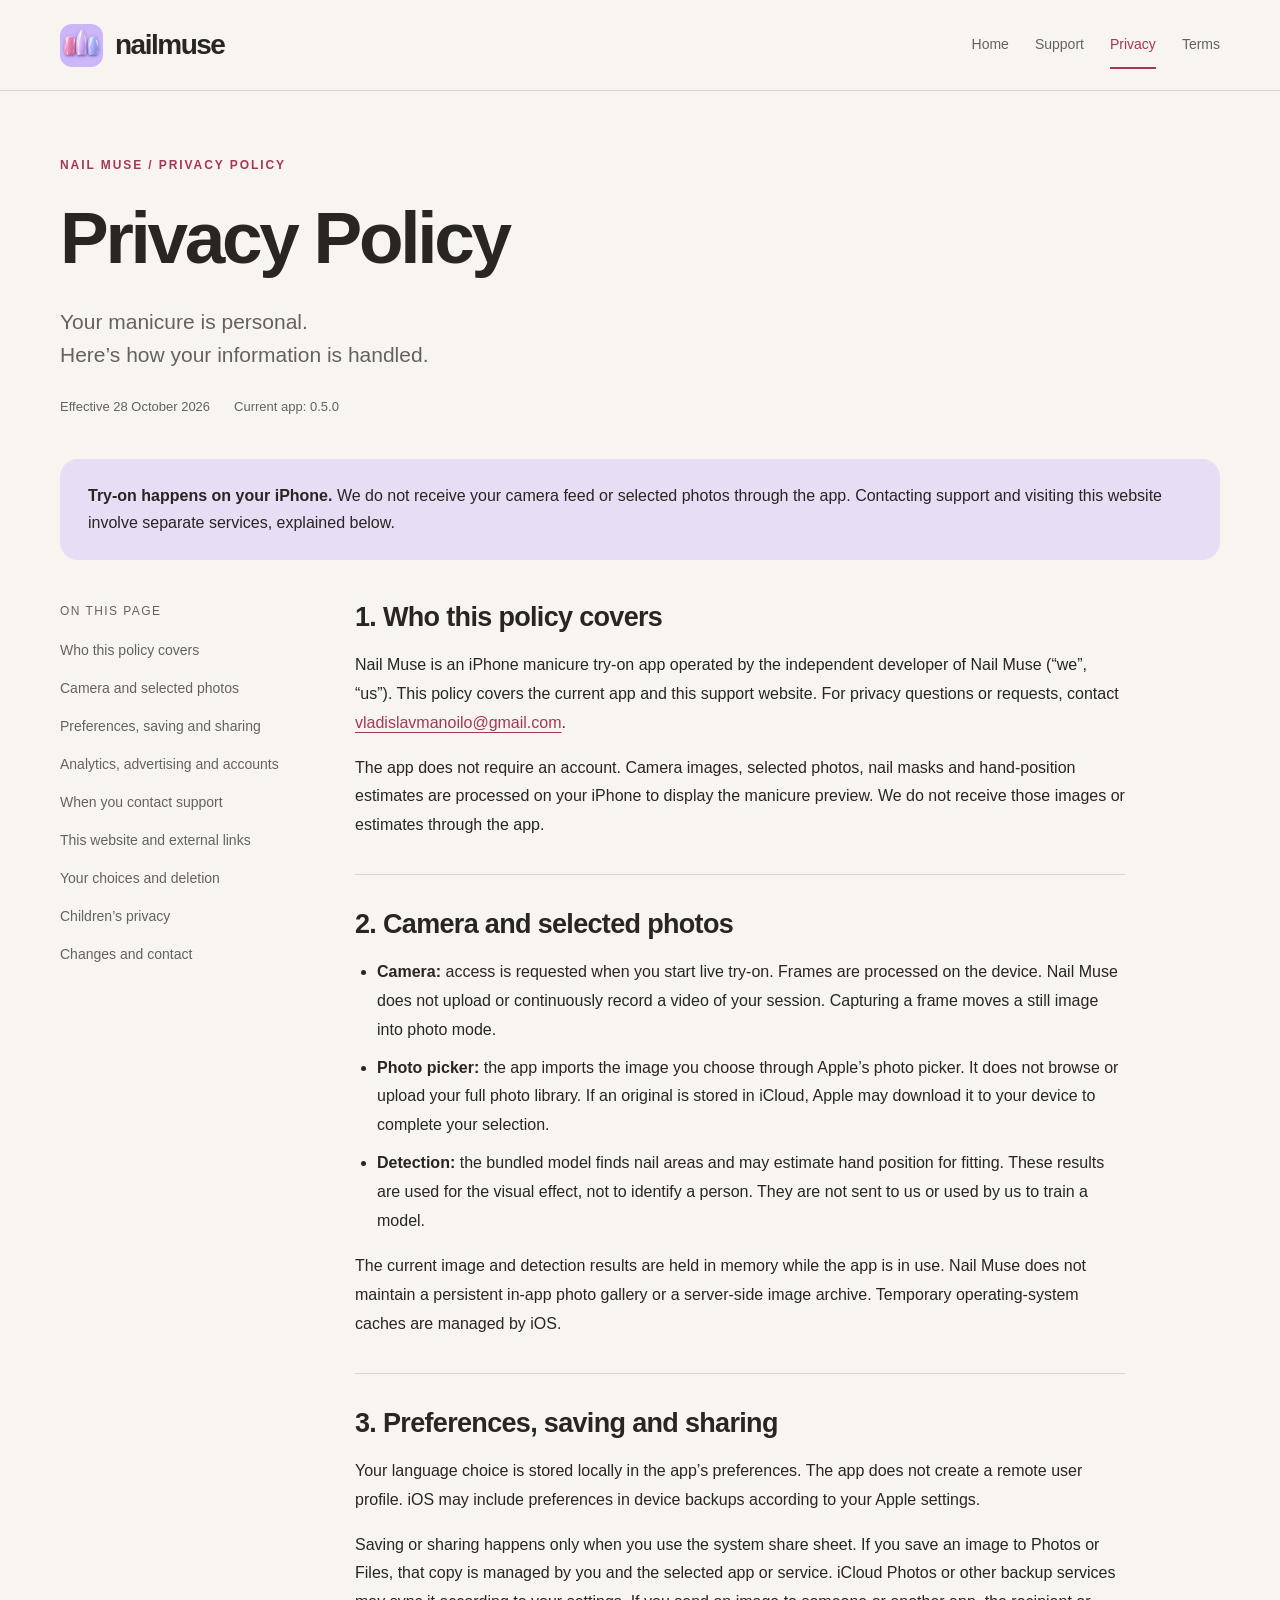
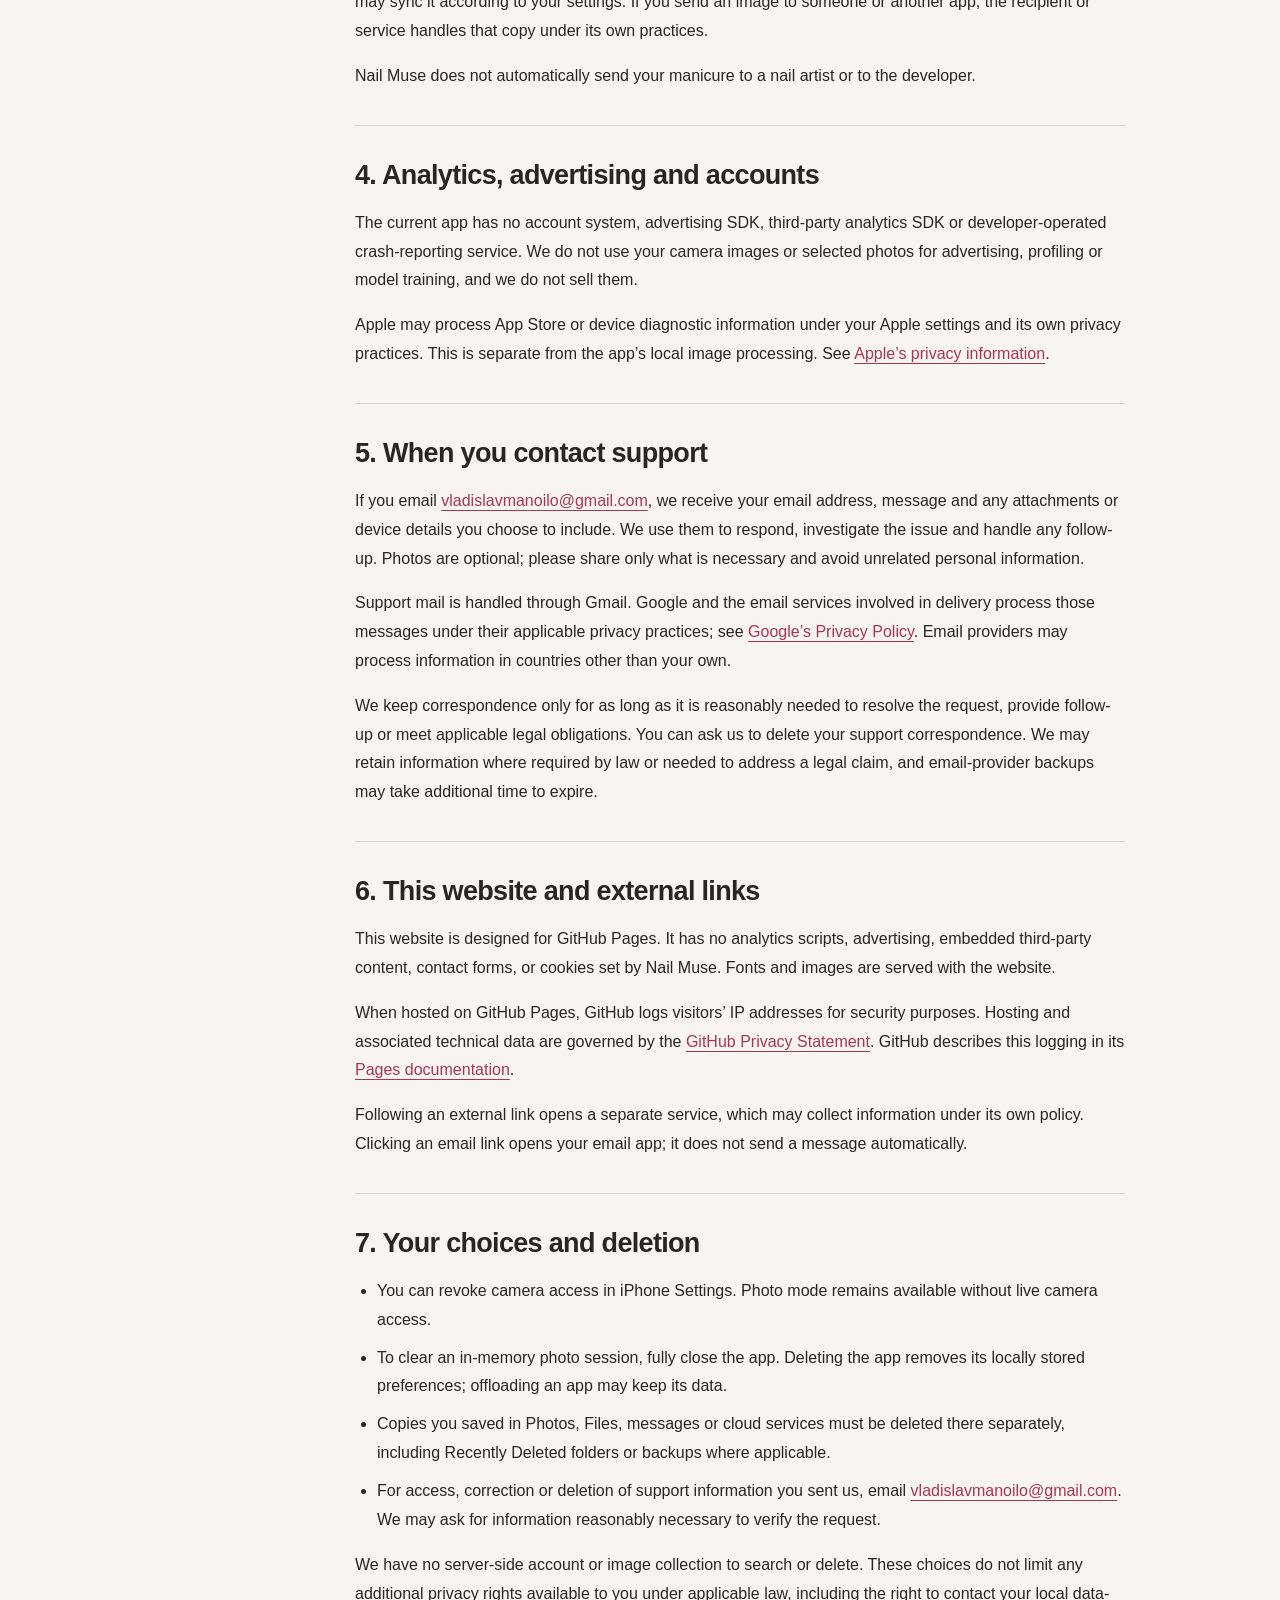
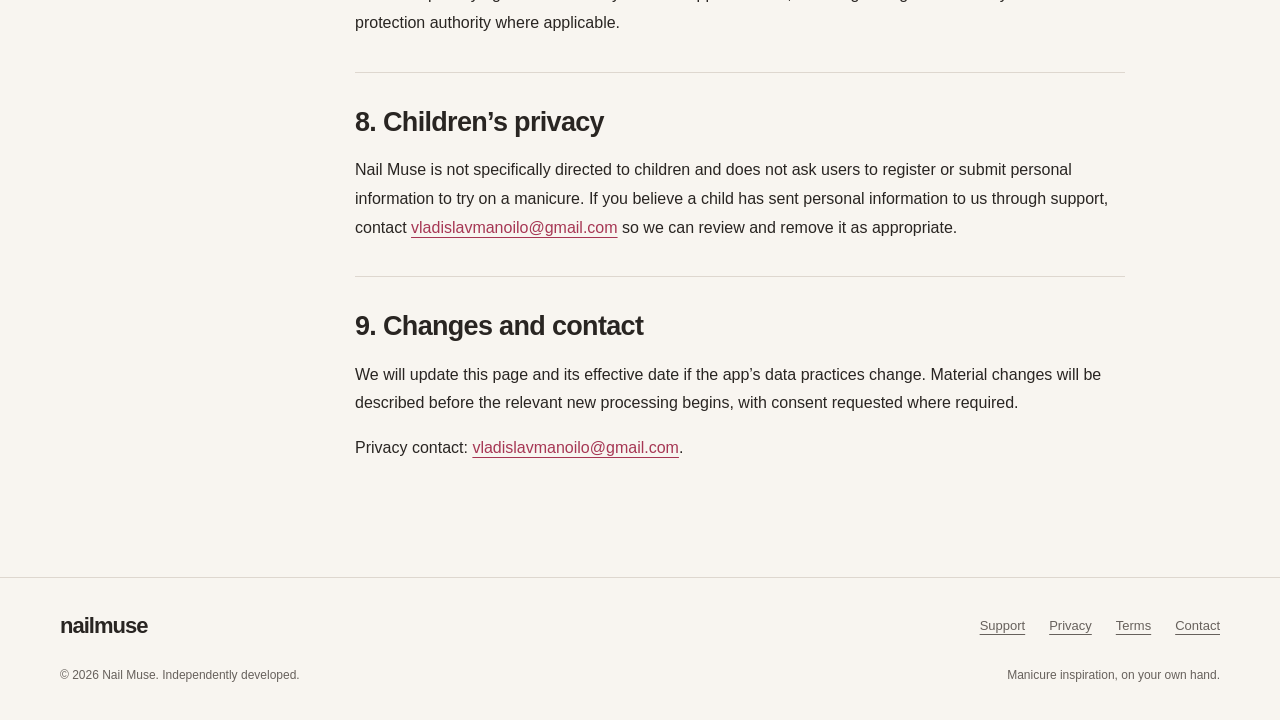
==== privacy.html @ da38982b "Add files via upload" ====
<!doctype html>
<html lang="en"><head><meta charset="utf-8"><meta name="viewport" content="width=device-width,initial-scale=1">
<meta name="color-scheme" content="light"><meta name="theme-color" content="#f8f5f0">
<meta name="referrer" content="strict-origin-when-cross-origin">
<title>Privacy Policy · Nail Muse</title><meta name="description" content="How Nail Muse handles camera images, selected photos, preferences, support emails and website visits.">
<link rel="icon" type="image/png" href="assets/app-icon.png"><link rel="apple-touch-icon" href="assets/app-icon.png">
<link rel="stylesheet" href="assets/styles.css"></head><body>
<a class="skip" href="#main">Skip to content</a>
<header class="site-header"><div class="shell header-inner"><a class="brand" href="index.html" aria-label="Nail Muse home"><img src="assets/app-icon.png" width="43" height="43" alt="">nailmuse</a><nav class="nav" aria-label="Main navigation"><a href="index.html">Home</a><a href="support.html">Support</a><a href="privacy.html" aria-current="page">Privacy</a><a href="terms.html">Terms</a></nav></div></header>
<main id="main" class="shell"><header class="page-heading"><p class="eyebrow">Nail Muse / Privacy Policy</p><h1>Privacy Policy</h1><p class="lead">Your manicure is personal.<br>Here’s how your information is handled.</p><div class="meta"><span>Effective 28 October 2026</span><span>Current app: 0.5.0</span></div></header><div class="summary-strip"><strong>Try-on happens on your iPhone.</strong> We do not receive your camera feed or selected photos through the app. Contacting support and visiting this website involve separate services, explained below.</div><div class="document-layout"><aside class="contents" aria-label="On this page"><p>On this page</p><ol><li><a href="#about">Who this policy covers</a></li><li><a href="#camera-photos">Camera and selected photos</a></li><li><a href="#local-data">Preferences, saving and sharing</a></li><li><a href="#analytics">Analytics, advertising and accounts</a></li><li><a href="#support-data">When you contact support</a></li><li><a href="#website">This website and external links</a></li><li><a href="#choices">Your choices and deletion</a></li><li><a href="#children">Children’s privacy</a></li><li><a href="#changes">Changes and contact</a></li></ol></aside><article class="document"><section id="about"><h2>1. Who this policy covers</h2><p>Nail Muse is an iPhone manicure try-on app operated by the independent developer of Nail Muse (“we”, “us”). This policy covers the current app and this support website. For privacy questions or requests, contact <a class="" href="mailto:vladislavmanoilo@gmail.com?subject=Nail%20Muse%20privacy%20request">vladislavmanoilo@gmail.com</a>.</p><p>The app does not require an account. Camera images, selected photos, nail masks and hand-position estimates are processed on your iPhone to display the manicure preview. We do not receive those images or estimates through the app.</p></section><section id="camera-photos"><h2>2. Camera and selected photos</h2><ul><li><strong>Camera:</strong> access is requested when you start live try-on. Frames are processed on the device. Nail Muse does not upload or continuously record a video of your session. Capturing a frame moves a still image into photo mode.</li><li><strong>Photo picker:</strong> the app imports the image you choose through Apple’s photo picker. It does not browse or upload your full photo library. If an original is stored in iCloud, Apple may download it to your device to complete your selection.</li><li><strong>Detection:</strong> the bundled model finds nail areas and may estimate hand position for fitting. These results are used for the visual effect, not to identify a person. They are not sent to us or used by us to train a model.</li></ul><p>The current image and detection results are held in memory while the app is in use. Nail Muse does not maintain a persistent in-app photo gallery or a server-side image archive. Temporary operating-system caches are managed by iOS.</p></section><section id="local-data"><h2>3. Preferences, saving and sharing</h2><p>Your language choice is stored locally in the app’s preferences. The app does not create a remote user profile. iOS may include preferences in device backups according to your Apple settings.</p><p>Saving or sharing happens only when you use the system share sheet. If you save an image to Photos or Files, that copy is managed by you and the selected app or service. iCloud Photos or other backup services may sync it according to your settings. If you send an image to someone or another app, the recipient or service handles that copy under its own practices.</p><p>Nail Muse does not automatically send your manicure to a nail artist or to the developer.</p></section><section id="analytics"><h2>4. Analytics, advertising and accounts</h2><p>The current app has no account system, advertising SDK, third-party analytics SDK or developer-operated crash-reporting service. We do not use your camera images or selected photos for advertising, profiling or model training, and we do not sell them.</p><p>Apple may process App Store or device diagnostic information under your Apple settings and its own privacy practices. This is separate from the app’s local image processing. See <a href="https://www.apple.com/legal/privacy/">Apple’s privacy information</a>.</p></section><section id="support-data"><h2>5. When you contact support</h2><p>If you email <a class="" href="mailto:vladislavmanoilo@gmail.com?subject=Nail%20Muse%20support">vladislavmanoilo@gmail.com</a>, we receive your email address, message and any attachments or device details you choose to include. We use them to respond, investigate the issue and handle any follow-up. Photos are optional; please share only what is necessary and avoid unrelated personal information.</p><p>Support mail is handled through Gmail. Google and the email services involved in delivery process those messages under their applicable privacy practices; see <a href="https://policies.google.com/privacy">Google’s Privacy Policy</a>. Email providers may process information in countries other than your own.</p><p>We keep correspondence only for as long as it is reasonably needed to resolve the request, provide follow-up or meet applicable legal obligations. You can ask us to delete your support correspondence. We may retain information where required by law or needed to address a legal claim, and email-provider backups may take additional time to expire.</p></section><section id="website"><h2>6. This website and external links</h2><p>This website is designed for GitHub Pages. It has no analytics scripts, advertising, embedded third-party content, contact forms, or cookies set by Nail Muse. Fonts and images are served with the website.</p><p>When hosted on GitHub Pages, GitHub logs visitors’ IP addresses for security purposes. Hosting and associated technical data are governed by the <a href="https://docs.github.com/en/site-policy/privacy-policies/github-general-privacy-statement">GitHub Privacy Statement</a>. GitHub describes this logging in its <a href="https://docs.github.com/en/pages/getting-started-with-github-pages/what-is-github-pages#data-collection">Pages documentation</a>.</p><p>Following an external link opens a separate service, which may collect information under its own policy. Clicking an email link opens your email app; it does not send a message automatically.</p></section><section id="choices"><h2>7. Your choices and deletion</h2><ul><li>You can revoke camera access in iPhone Settings. Photo mode remains available without live camera access.</li><li>To clear an in-memory photo session, fully close the app. Deleting the app removes its locally stored preferences; offloading an app may keep its data.</li><li>Copies you saved in Photos, Files, messages or cloud services must be deleted there separately, including Recently Deleted folders or backups where applicable.</li><li>For access, correction or deletion of support information you sent us, email <a class="" href="mailto:vladislavmanoilo@gmail.com?subject=Nail%20Muse%20privacy%20request">vladislavmanoilo@gmail.com</a>. We may ask for information reasonably necessary to verify the request.</li></ul><p>We have no server-side account or image collection to search or delete. These choices do not limit any additional privacy rights available to you under applicable law, including the right to contact your local data-protection authority where applicable.</p></section><section id="children"><h2>8. Children’s privacy</h2><p>Nail Muse is not specifically directed to children and does not ask users to register or submit personal information to try on a manicure. If you believe a child has sent personal information to us through support, contact <a class="" href="mailto:vladislavmanoilo@gmail.com?subject=Nail%20Muse%20privacy%20request">vladislavmanoilo@gmail.com</a> so we can review and remove it as appropriate.</p></section><section id="changes"><h2>9. Changes and contact</h2><p>We will update this page and its effective date if the app’s data practices change. Material changes will be described before the relevant new processing begins, with consent requested where required.</p><p>Privacy contact: <a class="" href="mailto:vladislavmanoilo@gmail.com?subject=Nail%20Muse%20privacy%20request">vladislavmanoilo@gmail.com</a>.</p></section></article></div></main>
<footer class="site-footer"><div class="shell"><div class="footer-top"><span class="footer-brand">nailmuse</span><nav class="footer-links" aria-label="Footer"><a href="support.html">Support</a><a href="privacy.html">Privacy</a><a href="terms.html">Terms</a><a class="" href="mailto:vladislavmanoilo@gmail.com?subject=Nail%20Muse%20support">Contact</a></nav></div><div class="footer-bottom"><span>© 2026 Nail Muse. Independently developed.</span><span>Manicure inspiration, on your own hand.</span></div></div></footer>
</body></html>
---- assets/styles.css ----
:root{color-scheme:light;--paper:#f8f5f0;--ink:#292522;--muted:#67615c;--line:#ded7cf;--berry:#a63754;--lilac:#e7ddf4;--white:#fffefa;--radius:24px}
*{box-sizing:border-box}html{scroll-behavior:smooth;scroll-padding-top:110px}body{margin:0;background:var(--paper);color:var(--ink);font-family:-apple-system,BlinkMacSystemFont,"Segoe UI",Arial,sans-serif;font-size:17px;line-height:1.65;-webkit-font-smoothing:antialiased}a{color:var(--berry);text-underline-offset:4px}a:hover{text-decoration-thickness:2px}a:focus-visible,summary:focus-visible{outline:3px solid var(--berry);outline-offset:6px;border-radius:4px}img{display:block;max-width:100%;height:auto}h1,h2,h3,p{margin:0}h1,h2,h3{line-height:1.12;letter-spacing:-.045em}h1{font-size:clamp(42px,5.7vw,76px);font-weight:650}h2{font-size:clamp(27px,3vw,39px);font-weight:600}h3{font-size:23px;font-weight:600}p+p{margin-top:16px}.shell{width:min(1160px,calc(100% - 64px));margin-inline:auto}.skip{position:absolute;top:-90px;left:20px;padding:12px 18px;background:var(--ink);color:white;z-index:10}.skip:focus{top:12px}.site-header{position:sticky;top:0;z-index:5;background:rgba(248,245,240,.97);border-bottom:1px solid var(--line)}.header-inner{min-height:90px;display:flex;align-items:center;justify-content:space-between;gap:28px}.brand{display:inline-flex;align-items:center;gap:12px;color:var(--ink);text-decoration:none;font-size:28px;font-weight:650;letter-spacing:-1.5px;white-space:nowrap}.brand img{width:43px;height:43px;border-radius:12px}.nav{display:flex;gap:26px;align-items:center}.nav a{font-size:14px;color:var(--muted);text-decoration:none;padding:10px 0}.nav a:hover,.nav a[aria-current=page]{color:var(--berry)}.nav a[aria-current=page]{box-shadow:0 2px var(--berry)}.eyebrow{text-transform:uppercase;font-size:12px;letter-spacing:.16em;font-weight:650;color:var(--berry);margin-bottom:21px}.lead{font-size:21px;line-height:1.6;color:var(--muted);max-width:600px;margin-top:26px}.button{display:inline-flex;align-items:center;justify-content:center;gap:12px;min-height:52px;padding:13px 24px;background:var(--ink);color:white;border-radius:100px;font-size:15px;font-weight:600;text-decoration:none}.button:hover{background:var(--berry)}.button.secondary{background:transparent;border:1px solid var(--line);color:var(--ink)}.actions{display:flex;flex-wrap:wrap;gap:12px;margin-top:32px}.hero{display:grid;grid-template-columns:1.15fr .85fr;align-items:center;gap:76px;padding-block:70px 76px}.hero h1 span{color:var(--berry)}.hero-visual{background:linear-gradient(155deg,#eee5f8,#e1d6ef 60%,#f0d8dc);border-radius:140px 140px 30px 30px;padding:35px 40px 26px;text-align:center}.phone{width:min(100%,280px);margin:auto;border:7px solid #302c2d;border-radius:39px;overflow:hidden;box-shadow:0 18px 38px #38214525;background:var(--paper)}.hero-visual figcaption{font-size:12px;color:#594c62;margin-top:19px}.hero-visual figure{margin:0}.note{font-size:14px;color:var(--muted);margin-top:24px;max-width:500px}.inline-points{display:flex;flex-wrap:wrap;gap:10px 24px;margin-top:30px;font-size:13px;font-weight:550;color:var(--muted)}.inline-points span:before{content:'•';color:var(--berry);margin-right:8px}.feature-band{border-top:1px solid var(--line);border-bottom:1px solid var(--line);padding:42px 0;display:grid;grid-template-columns:repeat(3,1fr);gap:45px}.feature-band h2{font-size:24px;margin-bottom:14px}.feature-band p{font-size:15px;color:var(--muted)}.resource-section{padding:68px 0 80px}.section-intro{display:flex;justify-content:space-between;align-items:end;gap:30px;margin-bottom:30px}.section-intro p{color:var(--muted);max-width:420px}.resource-grid{display:grid;grid-template-columns:repeat(3,1fr);gap:18px}.resource{display:flex;flex-direction:column;gap:16px;padding:29px;background:var(--white);border:1px solid var(--line);border-radius:var(--radius);text-decoration:none;color:var(--ink)}.resource:hover{border-color:var(--berry)}.resource .number{font-size:12px;letter-spacing:.1em;color:var(--berry)}.resource p{font-size:15px;color:var(--muted)}.resource .arrow{font-size:22px;color:var(--berry);align-self:flex-end}.page-heading{padding:65px 0 42px;max-width:900px}.page-heading .lead{max-width:720px}.meta{display:flex;flex-wrap:wrap;gap:10px 24px;margin-top:24px;font-size:13px;color:var(--muted)}.summary-strip{padding:24px 28px;background:var(--lilac);border-radius:18px;margin-bottom:42px;max-width:100%;font-size:16px}.document-layout{display:grid;grid-template-columns:230px minmax(0,1fr);gap:65px;padding-bottom:80px}.contents{position:sticky;top:125px;align-self:start}.contents p{font-size:12px;text-transform:uppercase;letter-spacing:.12em;margin-bottom:14px;color:var(--muted)}.contents ol{list-style:none;padding:0;margin:0}.contents li{margin-bottom:10px}.contents a{color:var(--muted);font-size:14px;text-decoration:none}.contents a:hover{color:var(--berry)}.document{max-width:770px;min-width:0}.document section{padding-bottom:34px;margin-bottom:34px;border-bottom:1px solid var(--line)}.document section:last-child{border-bottom:0;margin-bottom:0}.document h2{font-size:27px;letter-spacing:-.025em;margin-bottom:19px}.document p,.document li{font-size:16px;line-height:1.8}.document ul,.document ol{padding-left:22px;margin:17px 0}.document li+li{margin-top:9px}.document strong{font-weight:650}.document a,.contact-panel a{overflow-wrap:anywhere}.contact-panel{background:var(--lilac);border-radius:24px;padding:32px;margin-bottom:42px;display:flex;align-items:center;justify-content:space-between;gap:25px}.contact-panel h2{font-size:29px;margin-bottom:8px}.contact-panel p{font-size:15px;color:var(--muted)}.email-display{display:block;margin-top:10px;font-size:18px;font-weight:550}.support-layout{display:grid;grid-template-columns:1fr 1fr;gap:60px;padding-bottom:65px}.support-layout h2{font-size:30px;margin-bottom:25px}.steps{list-style:none;padding:0;margin:0;counter-reset:steps}.steps li{position:relative;counter-increment:steps;padding-left:50px;margin-bottom:27px}.steps li:before{content:'0' counter(steps);position:absolute;left:0;top:0;color:var(--berry);font-size:13px;font-weight:650}.steps strong{display:block;margin-bottom:5px}.steps p{font-size:15px;color:var(--muted)}details{border-bottom:1px solid var(--line);padding:18px 0}details:first-of-type{padding-top:0}summary{cursor:pointer;font-size:17px;font-weight:550;line-height:1.5;padding-right:10px}details p{font-size:15px;color:var(--muted);padding:14px 0 0;line-height:1.8}.report-section{padding:34px;border:1px solid var(--line);border-radius:24px;margin-bottom:75px}.report-section h2{font-size:29px;margin-bottom:15px}.report-grid{display:grid;grid-template-columns:1fr 1fr;gap:40px}.report-grid p,.report-grid li{font-size:15px;color:var(--muted)}.report-grid ul{padding-left:20px}.site-footer{border-top:1px solid var(--line);padding-block:30px 34px}.footer-top{display:flex;justify-content:space-between;gap:25px;align-items:center}.footer-brand{font-size:22px;font-weight:650;letter-spacing:-1px}.footer-links{display:flex;flex-wrap:wrap;gap:12px 24px}.footer-links a{font-size:13px;color:var(--muted)}.footer-bottom{display:flex;justify-content:space-between;gap:20px;color:var(--muted);font-size:12px;margin-top:22px}
@media(max-width:850px){.shell{width:calc(100% - 40px)}.hero{gap:30px}.hero-visual{padding:28px 22px 22px}.hero h1{font-size:50px}.lead{font-size:18px}.document-layout{grid-template-columns:180px minmax(0,1fr);gap:35px}.resource{padding:22px}.section-intro{display:block}.section-intro p{margin-top:16px}.support-layout{gap:35px}.contact-panel{align-items:flex-start;flex-direction:column}}
@media(max-width:620px){html{scroll-padding-top:145px}.header-inner{padding-block:15px;min-height:auto;flex-wrap:wrap;gap:10px}.brand{font-size:25px}.brand img{width:35px;height:35px;border-radius:10px}.nav{width:100%;gap:24px;justify-content:space-between}.nav a{font-size:13px;padding:5px 0}.hero{grid-template-columns:1fr;padding:42px 0;gap:38px}.hero h1{font-size:50px}.hero-visual{width:100%;max-width:380px;margin:auto}.phone{max-width:250px}.feature-band{grid-template-columns:1fr;gap:30px;padding-block:32px}.resource-grid,.support-layout,.report-grid{grid-template-columns:1fr}.resource-section{padding-block:45px}.resource{gap:10px}.resource .arrow{margin-top:-18px}.page-heading{padding-top:40px}.page-heading h1{font-size:43px}.meta{gap:5px 16px}.summary-strip{padding:22px;font-size:15px;margin-bottom:28px}.document-layout{grid-template-columns:1fr;gap:30px;padding-bottom:40px}.contents{position:static;border-bottom:1px solid var(--line);padding-bottom:22px}.contents ol{display:grid;grid-template-columns:1fr 1fr;column-gap:16px}.contents a{font-size:13px}.document h2{font-size:25px}.document p,.document li{font-size:16px}.contact-panel{padding:24px}.email-display{font-size:16px}.support-layout{gap:38px;padding-bottom:40px}.report-section{padding:24px;margin-bottom:45px}.report-grid{gap:18px}.footer-top,.footer-bottom{flex-direction:column;align-items:flex-start;gap:14px}.footer-links{gap:12px 18px}}
@media(prefers-reduced-motion:reduce){html{scroll-behavior:auto}}
@media print{.site-header,.site-footer,.contents,.skip{display:none}.shell{width:100%}.document-layout{display:block}.page-heading{padding-top:0}body{background:white;color:black}.document{max-width:none}a{color:inherit}.document section{break-inside:avoid}}
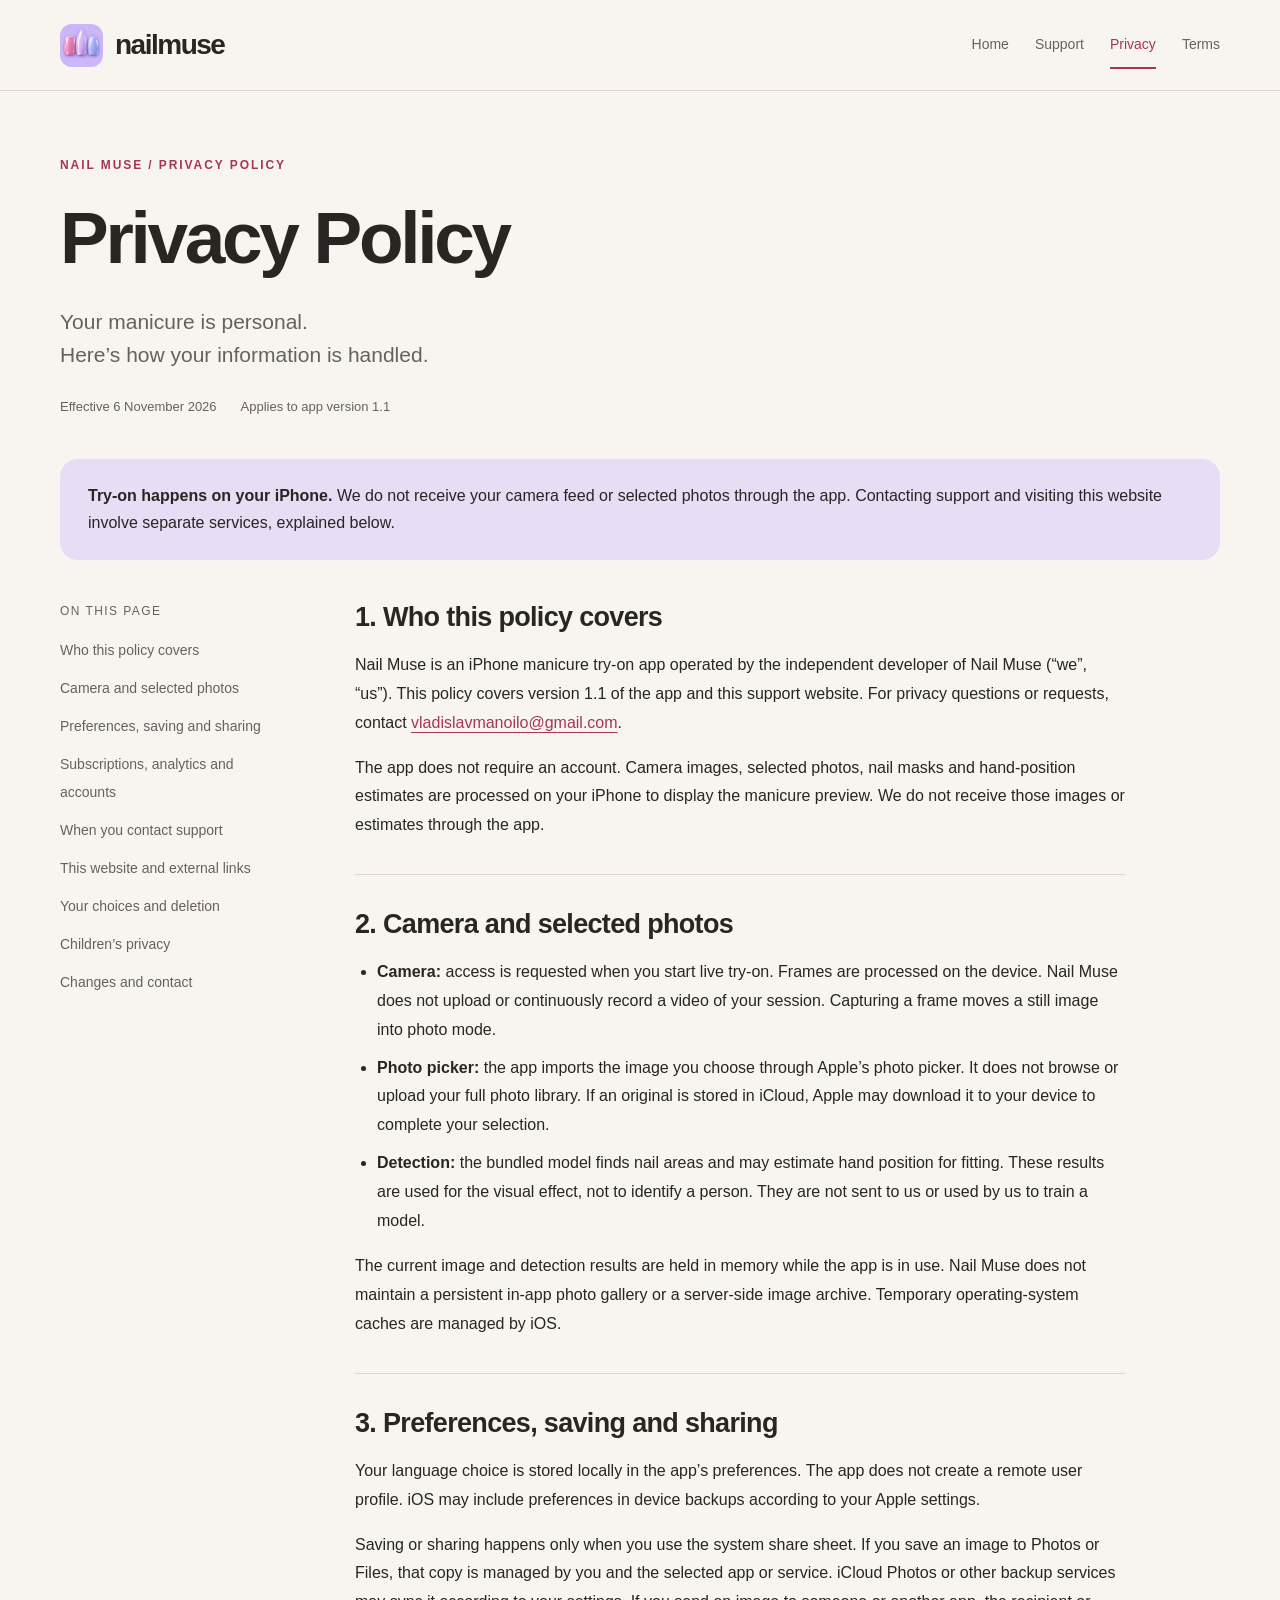
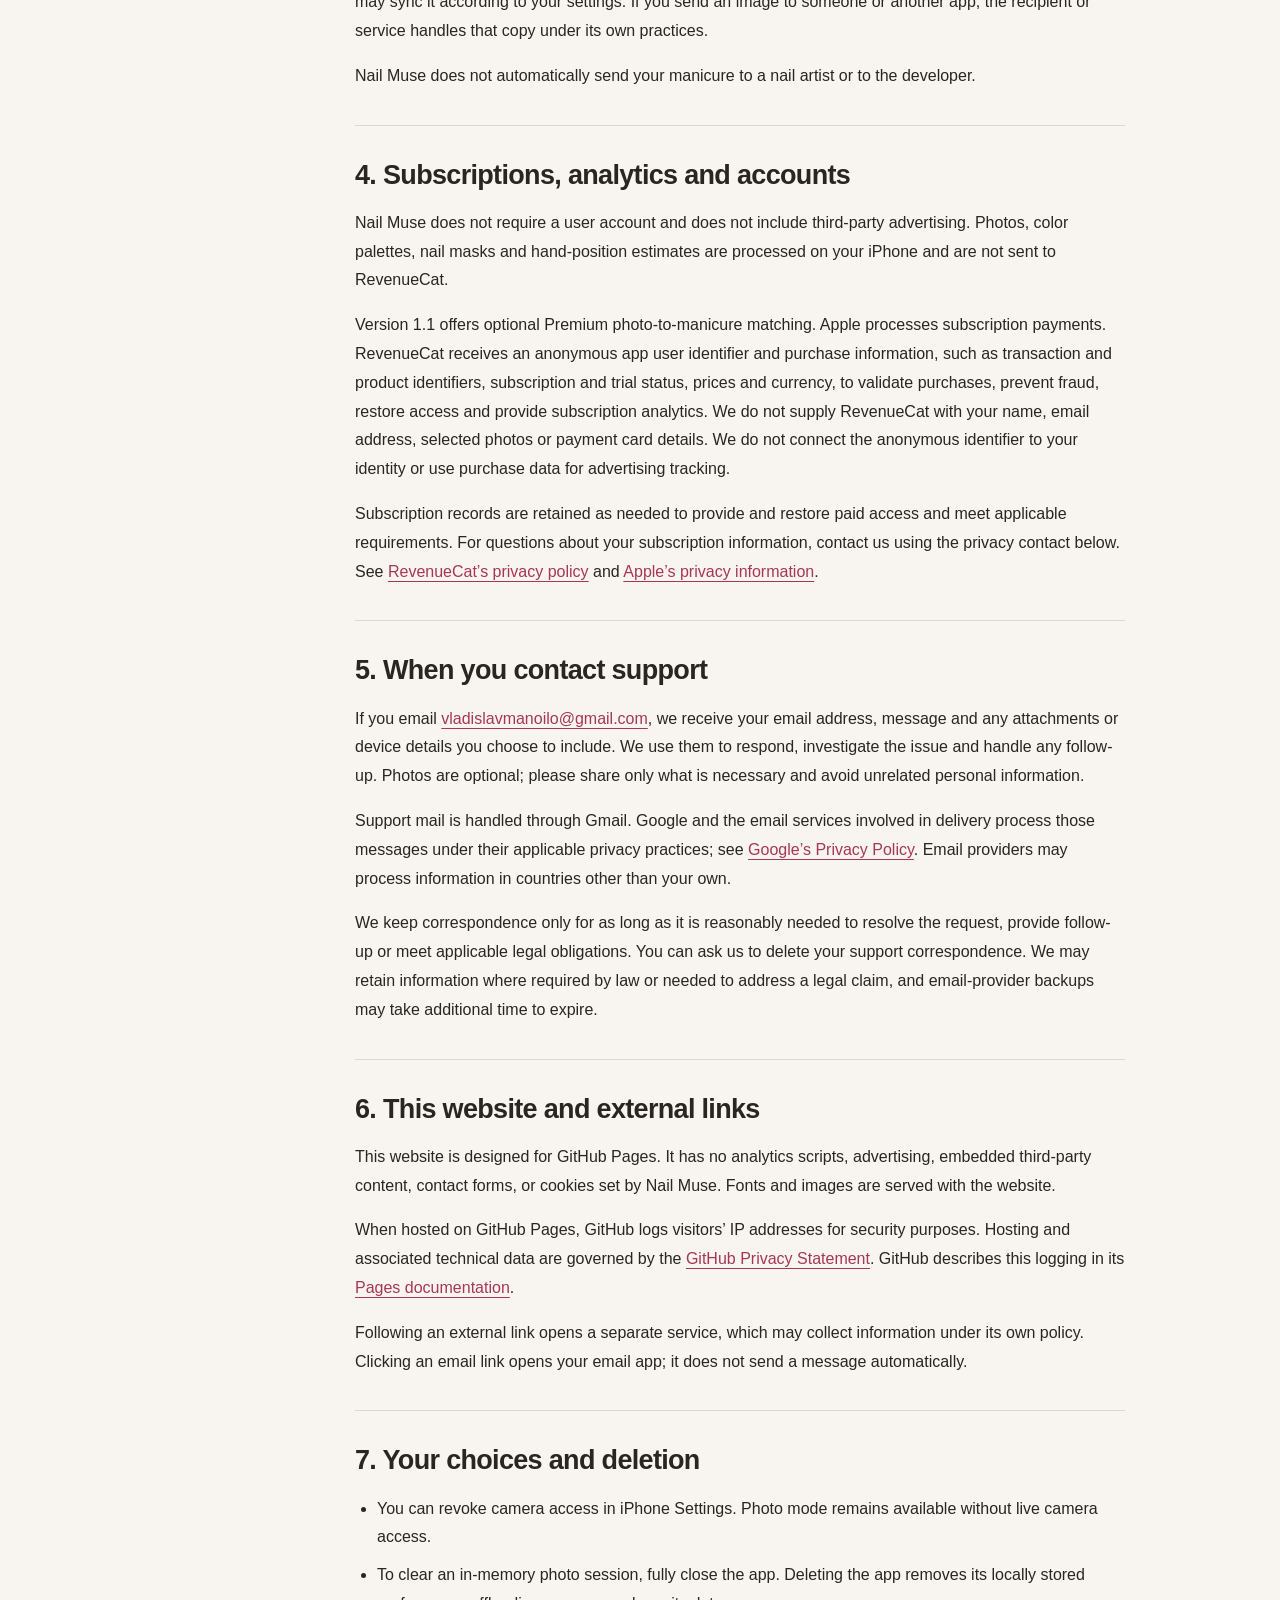
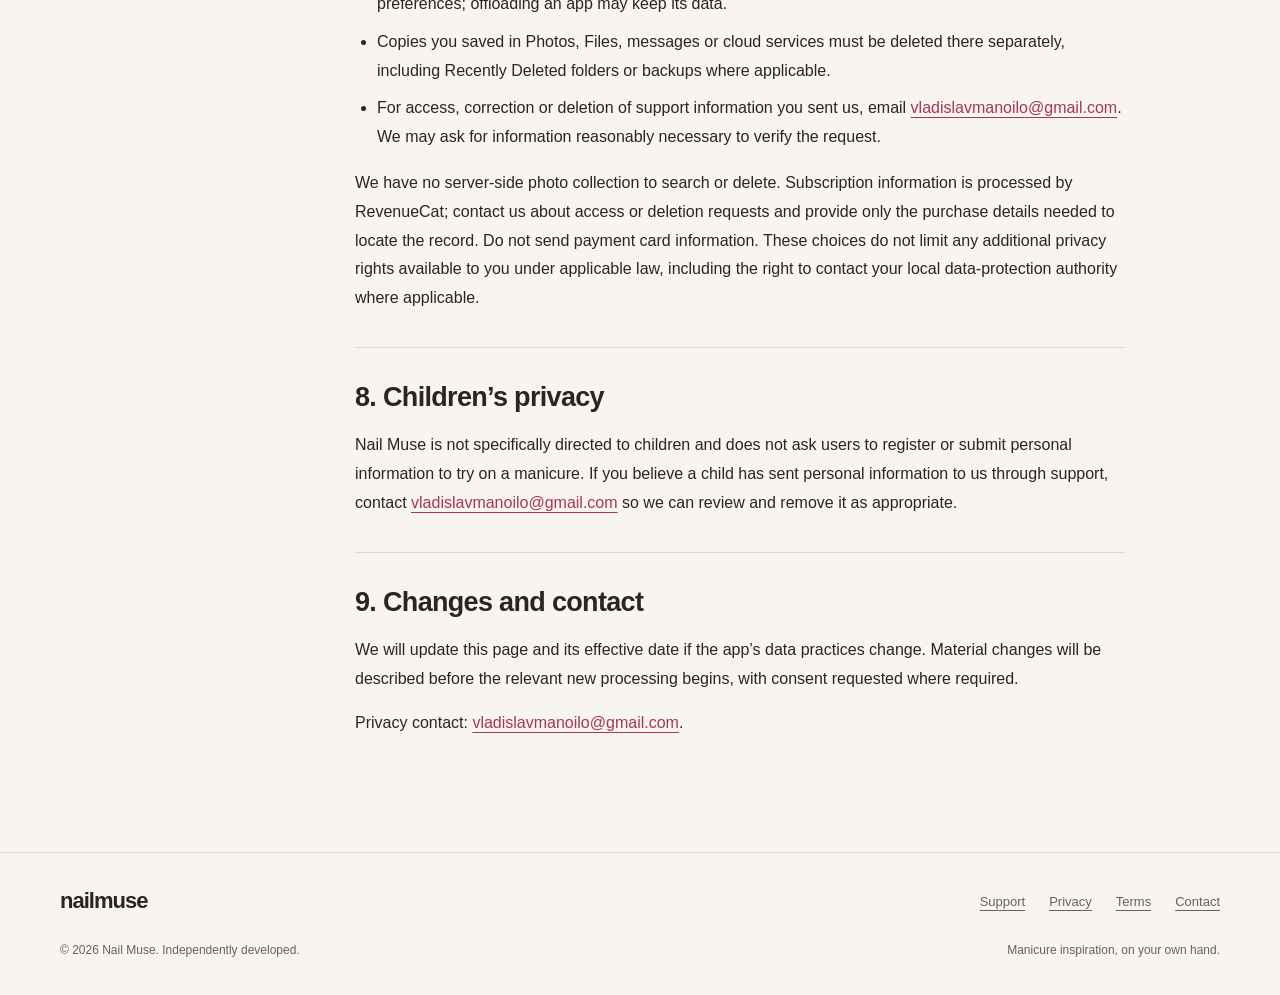
==== commit e9e0e04c: "Update privacy and terms for Premium matching" ====
--- a/privacy.html
+++ b/privacy.html
@@ -7,6 +7,6 @@
 <link rel="stylesheet" href="assets/styles.css"></head><body>
 <a class="skip" href="#main">Skip to content</a>
 <header class="site-header"><div class="shell header-inner"><a class="brand" href="index.html" aria-label="Nail Muse home"><img src="assets/app-icon.png" width="43" height="43" alt="">nailmuse</a><nav class="nav" aria-label="Main navigation"><a href="index.html">Home</a><a href="support.html">Support</a><a href="privacy.html" aria-current="page">Privacy</a><a href="terms.html">Terms</a></nav></div></header>
-<main id="main" class="shell"><header class="page-heading"><p class="eyebrow">Nail Muse / Privacy Policy</p><h1>Privacy Policy</h1><p class="lead">Your manicure is personal.<br>Here’s how your information is handled.</p><div class="meta"><span>Effective 28 October 2026</span><span>Current app: 0.5.0</span></div></header><div class="summary-strip"><strong>Try-on happens on your iPhone.</strong> We do not receive your camera feed or selected photos through the app. Contacting support and visiting this website involve separate services, explained below.</div><div class="document-layout"><aside class="contents" aria-label="On this page"><p>On this page</p><ol><li><a href="#about">Who this policy covers</a></li><li><a href="#camera-photos">Camera and selected photos</a></li><li><a href="#local-data">Preferences, saving and sharing</a></li><li><a href="#analytics">Analytics, advertising and accounts</a></li><li><a href="#support-data">When you contact support</a></li><li><a href="#website">This website and external links</a></li><li><a href="#choices">Your choices and deletion</a></li><li><a href="#children">Children’s privacy</a></li><li><a href="#changes">Changes and contact</a></li></ol></aside><article class="document"><section id="about"><h2>1. Who this policy covers</h2><p>Nail Muse is an iPhone manicure try-on app operated by the independent developer of Nail Muse (“we”, “us”). This policy covers the current app and this support website. For privacy questions or requests, contact <a class="" href="mailto:vladislavmanoilo@gmail.com?subject=Nail%20Muse%20privacy%20request">vladislavmanoilo@gmail.com</a>.</p><p>The app does not require an account. Camera images, selected photos, nail masks and hand-position estimates are processed on your iPhone to display the manicure preview. We do not receive those images or estimates through the app.</p></section><section id="camera-photos"><h2>2. Camera and selected photos</h2><ul><li><strong>Camera:</strong> access is requested when you start live try-on. Frames are processed on the device. Nail Muse does not upload or continuously record a video of your session. Capturing a frame moves a still image into photo mode.</li><li><strong>Photo picker:</strong> the app imports the image you choose through Apple’s photo picker. It does not browse or upload your full photo library. If an original is stored in iCloud, Apple may download it to your device to complete your selection.</li><li><strong>Detection:</strong> the bundled model finds nail areas and may estimate hand position for fitting. These results are used for the visual effect, not to identify a person. They are not sent to us or used by us to train a model.</li></ul><p>The current image and detection results are held in memory while the app is in use. Nail Muse does not maintain a persistent in-app photo gallery or a server-side image archive. Temporary operating-system caches are managed by iOS.</p></section><section id="local-data"><h2>3. Preferences, saving and sharing</h2><p>Your language choice is stored locally in the app’s preferences. The app does not create a remote user profile. iOS may include preferences in device backups according to your Apple settings.</p><p>Saving or sharing happens only when you use the system share sheet. If you save an image to Photos or Files, that copy is managed by you and the selected app or service. iCloud Photos or other backup services may sync it according to your settings. If you send an image to someone or another app, the recipient or service handles that copy under its own practices.</p><p>Nail Muse does not automatically send your manicure to a nail artist or to the developer.</p></section><section id="analytics"><h2>4. Analytics, advertising and accounts</h2><p>The current app has no account system, advertising SDK, third-party analytics SDK or developer-operated crash-reporting service. We do not use your camera images or selected photos for advertising, profiling or model training, and we do not sell them.</p><p>Apple may process App Store or device diagnostic information under your Apple settings and its own privacy practices. This is separate from the app’s local image processing. See <a href="https://www.apple.com/legal/privacy/">Apple’s privacy information</a>.</p></section><section id="support-data"><h2>5. When you contact support</h2><p>If you email <a class="" href="mailto:vladislavmanoilo@gmail.com?subject=Nail%20Muse%20support">vladislavmanoilo@gmail.com</a>, we receive your email address, message and any attachments or device details you choose to include. We use them to respond, investigate the issue and handle any follow-up. Photos are optional; please share only what is necessary and avoid unrelated personal information.</p><p>Support mail is handled through Gmail. Google and the email services involved in delivery process those messages under their applicable privacy practices; see <a href="https://policies.google.com/privacy">Google’s Privacy Policy</a>. Email providers may process information in countries other than your own.</p><p>We keep correspondence only for as long as it is reasonably needed to resolve the request, provide follow-up or meet applicable legal obligations. You can ask us to delete your support correspondence. We may retain information where required by law or needed to address a legal claim, and email-provider backups may take additional time to expire.</p></section><section id="website"><h2>6. This website and external links</h2><p>This website is designed for GitHub Pages. It has no analytics scripts, advertising, embedded third-party content, contact forms, or cookies set by Nail Muse. Fonts and images are served with the website.</p><p>When hosted on GitHub Pages, GitHub logs visitors’ IP addresses for security purposes. Hosting and associated technical data are governed by the <a href="https://docs.github.com/en/site-policy/privacy-policies/github-general-privacy-statement">GitHub Privacy Statement</a>. GitHub describes this logging in its <a href="https://docs.github.com/en/pages/getting-started-with-github-pages/what-is-github-pages#data-collection">Pages documentation</a>.</p><p>Following an external link opens a separate service, which may collect information under its own policy. Clicking an email link opens your email app; it does not send a message automatically.</p></section><section id="choices"><h2>7. Your choices and deletion</h2><ul><li>You can revoke camera access in iPhone Settings. Photo mode remains available without live camera access.</li><li>To clear an in-memory photo session, fully close the app. Deleting the app removes its locally stored preferences; offloading an app may keep its data.</li><li>Copies you saved in Photos, Files, messages or cloud services must be deleted there separately, including Recently Deleted folders or backups where applicable.</li><li>For access, correction or deletion of support information you sent us, email <a class="" href="mailto:vladislavmanoilo@gmail.com?subject=Nail%20Muse%20privacy%20request">vladislavmanoilo@gmail.com</a>. We may ask for information reasonably necessary to verify the request.</li></ul><p>We have no server-side account or image collection to search or delete. These choices do not limit any additional privacy rights available to you under applicable law, including the right to contact your local data-protection authority where applicable.</p></section><section id="children"><h2>8. Children’s privacy</h2><p>Nail Muse is not specifically directed to children and does not ask users to register or submit personal information to try on a manicure. If you believe a child has sent personal information to us through support, contact <a class="" href="mailto:vladislavmanoilo@gmail.com?subject=Nail%20Muse%20privacy%20request">vladislavmanoilo@gmail.com</a> so we can review and remove it as appropriate.</p></section><section id="changes"><h2>9. Changes and contact</h2><p>We will update this page and its effective date if the app’s data practices change. Material changes will be described before the relevant new processing begins, with consent requested where required.</p><p>Privacy contact: <a class="" href="mailto:vladislavmanoilo@gmail.com?subject=Nail%20Muse%20privacy%20request">vladislavmanoilo@gmail.com</a>.</p></section></article></div></main>
+<main id="main" class="shell"><header class="page-heading"><p class="eyebrow">Nail Muse / Privacy Policy</p><h1>Privacy Policy</h1><p class="lead">Your manicure is personal.<br>Here’s how your information is handled.</p><div class="meta"><span>Effective 6 November 2026</span><span>Applies to app version 1.1</span></div></header><div class="summary-strip"><strong>Try-on happens on your iPhone.</strong> We do not receive your camera feed or selected photos through the app. Contacting support and visiting this website involve separate services, explained below.</div><div class="document-layout"><aside class="contents" aria-label="On this page"><p>On this page</p><ol><li><a href="#about">Who this policy covers</a></li><li><a href="#camera-photos">Camera and selected photos</a></li><li><a href="#local-data">Preferences, saving and sharing</a></li><li><a href="#analytics">Subscriptions, analytics and accounts</a></li><li><a href="#support-data">When you contact support</a></li><li><a href="#website">This website and external links</a></li><li><a href="#choices">Your choices and deletion</a></li><li><a href="#children">Children’s privacy</a></li><li><a href="#changes">Changes and contact</a></li></ol></aside><article class="document"><section id="about"><h2>1. Who this policy covers</h2><p>Nail Muse is an iPhone manicure try-on app operated by the independent developer of Nail Muse (“we”, “us”). This policy covers version 1.1 of the app and this support website. For privacy questions or requests, contact <a class="" href="mailto:vladislavmanoilo@gmail.com?subject=Nail%20Muse%20privacy%20request">vladislavmanoilo@gmail.com</a>.</p><p>The app does not require an account. Camera images, selected photos, nail masks and hand-position estimates are processed on your iPhone to display the manicure preview. We do not receive those images or estimates through the app.</p></section><section id="camera-photos"><h2>2. Camera and selected photos</h2><ul><li><strong>Camera:</strong> access is requested when you start live try-on. Frames are processed on the device. Nail Muse does not upload or continuously record a video of your session. Capturing a frame moves a still image into photo mode.</li><li><strong>Photo picker:</strong> the app imports the image you choose through Apple’s photo picker. It does not browse or upload your full photo library. If an original is stored in iCloud, Apple may download it to your device to complete your selection.</li><li><strong>Detection:</strong> the bundled model finds nail areas and may estimate hand position for fitting. These results are used for the visual effect, not to identify a person. They are not sent to us or used by us to train a model.</li></ul><p>The current image and detection results are held in memory while the app is in use. Nail Muse does not maintain a persistent in-app photo gallery or a server-side image archive. Temporary operating-system caches are managed by iOS.</p></section><section id="local-data"><h2>3. Preferences, saving and sharing</h2><p>Your language choice is stored locally in the app’s preferences. The app does not create a remote user profile. iOS may include preferences in device backups according to your Apple settings.</p><p>Saving or sharing happens only when you use the system share sheet. If you save an image to Photos or Files, that copy is managed by you and the selected app or service. iCloud Photos or other backup services may sync it according to your settings. If you send an image to someone or another app, the recipient or service handles that copy under its own practices.</p><p>Nail Muse does not automatically send your manicure to a nail artist or to the developer.</p></section><section id="analytics"><h2>4. Subscriptions, analytics and accounts</h2><p>Nail Muse does not require a user account and does not include third-party advertising. Photos, color palettes, nail masks and hand-position estimates are processed on your iPhone and are not sent to RevenueCat.</p><p>Version 1.1 offers optional Premium photo-to-manicure matching. Apple processes subscription payments. RevenueCat receives an anonymous app user identifier and purchase information, such as transaction and product identifiers, subscription and trial status, prices and currency, to validate purchases, prevent fraud, restore access and provide subscription analytics. We do not supply RevenueCat with your name, email address, selected photos or payment card details. We do not connect the anonymous identifier to your identity or use purchase data for advertising tracking.</p><p>Subscription records are retained as needed to provide and restore paid access and meet applicable requirements. For questions about your subscription information, contact us using the privacy contact below. See <a href="https://www.revenuecat.com/privacy">RevenueCat’s privacy policy</a> and <a href="https://www.apple.com/legal/privacy/">Apple’s privacy information</a>.</p></section><section id="support-data"><h2>5. When you contact support</h2><p>If you email <a class="" href="mailto:vladislavmanoilo@gmail.com?subject=Nail%20Muse%20support">vladislavmanoilo@gmail.com</a>, we receive your email address, message and any attachments or device details you choose to include. We use them to respond, investigate the issue and handle any follow-up. Photos are optional; please share only what is necessary and avoid unrelated personal information.</p><p>Support mail is handled through Gmail. Google and the email services involved in delivery process those messages under their applicable privacy practices; see <a href="https://policies.google.com/privacy">Google’s Privacy Policy</a>. Email providers may process information in countries other than your own.</p><p>We keep correspondence only for as long as it is reasonably needed to resolve the request, provide follow-up or meet applicable legal obligations. You can ask us to delete your support correspondence. We may retain information where required by law or needed to address a legal claim, and email-provider backups may take additional time to expire.</p></section><section id="website"><h2>6. This website and external links</h2><p>This website is designed for GitHub Pages. It has no analytics scripts, advertising, embedded third-party content, contact forms, or cookies set by Nail Muse. Fonts and images are served with the website.</p><p>When hosted on GitHub Pages, GitHub logs visitors’ IP addresses for security purposes. Hosting and associated technical data are governed by the <a href="https://docs.github.com/en/site-policy/privacy-policies/github-general-privacy-statement">GitHub Privacy Statement</a>. GitHub describes this logging in its <a href="https://docs.github.com/en/pages/getting-started-with-github-pages/what-is-github-pages#data-collection">Pages documentation</a>.</p><p>Following an external link opens a separate service, which may collect information under its own policy. Clicking an email link opens your email app; it does not send a message automatically.</p></section><section id="choices"><h2>7. Your choices and deletion</h2><ul><li>You can revoke camera access in iPhone Settings. Photo mode remains available without live camera access.</li><li>To clear an in-memory photo session, fully close the app. Deleting the app removes its locally stored preferences; offloading an app may keep its data.</li><li>Copies you saved in Photos, Files, messages or cloud services must be deleted there separately, including Recently Deleted folders or backups where applicable.</li><li>For access, correction or deletion of support information you sent us, email <a class="" href="mailto:vladislavmanoilo@gmail.com?subject=Nail%20Muse%20privacy%20request">vladislavmanoilo@gmail.com</a>. We may ask for information reasonably necessary to verify the request.</li></ul><p>We have no server-side photo collection to search or delete. Subscription information is processed by RevenueCat; contact us about access or deletion requests and provide only the purchase details needed to locate the record. Do not send payment card information. These choices do not limit any additional privacy rights available to you under applicable law, including the right to contact your local data-protection authority where applicable.</p></section><section id="children"><h2>8. Children’s privacy</h2><p>Nail Muse is not specifically directed to children and does not ask users to register or submit personal information to try on a manicure. If you believe a child has sent personal information to us through support, contact <a class="" href="mailto:vladislavmanoilo@gmail.com?subject=Nail%20Muse%20privacy%20request">vladislavmanoilo@gmail.com</a> so we can review and remove it as appropriate.</p></section><section id="changes"><h2>9. Changes and contact</h2><p>We will update this page and its effective date if the app’s data practices change. Material changes will be described before the relevant new processing begins, with consent requested where required.</p><p>Privacy contact: <a class="" href="mailto:vladislavmanoilo@gmail.com?subject=Nail%20Muse%20privacy%20request">vladislavmanoilo@gmail.com</a>.</p></section></article></div></main>
 <footer class="site-footer"><div class="shell"><div class="footer-top"><span class="footer-brand">nailmuse</span><nav class="footer-links" aria-label="Footer"><a href="support.html">Support</a><a href="privacy.html">Privacy</a><a href="terms.html">Terms</a><a class="" href="mailto:vladislavmanoilo@gmail.com?subject=Nail%20Muse%20support">Contact</a></nav></div><div class="footer-bottom"><span>© 2026 Nail Muse. Independently developed.</span><span>Manicure inspiration, on your own hand.</span></div></div></footer>
 </body></html>
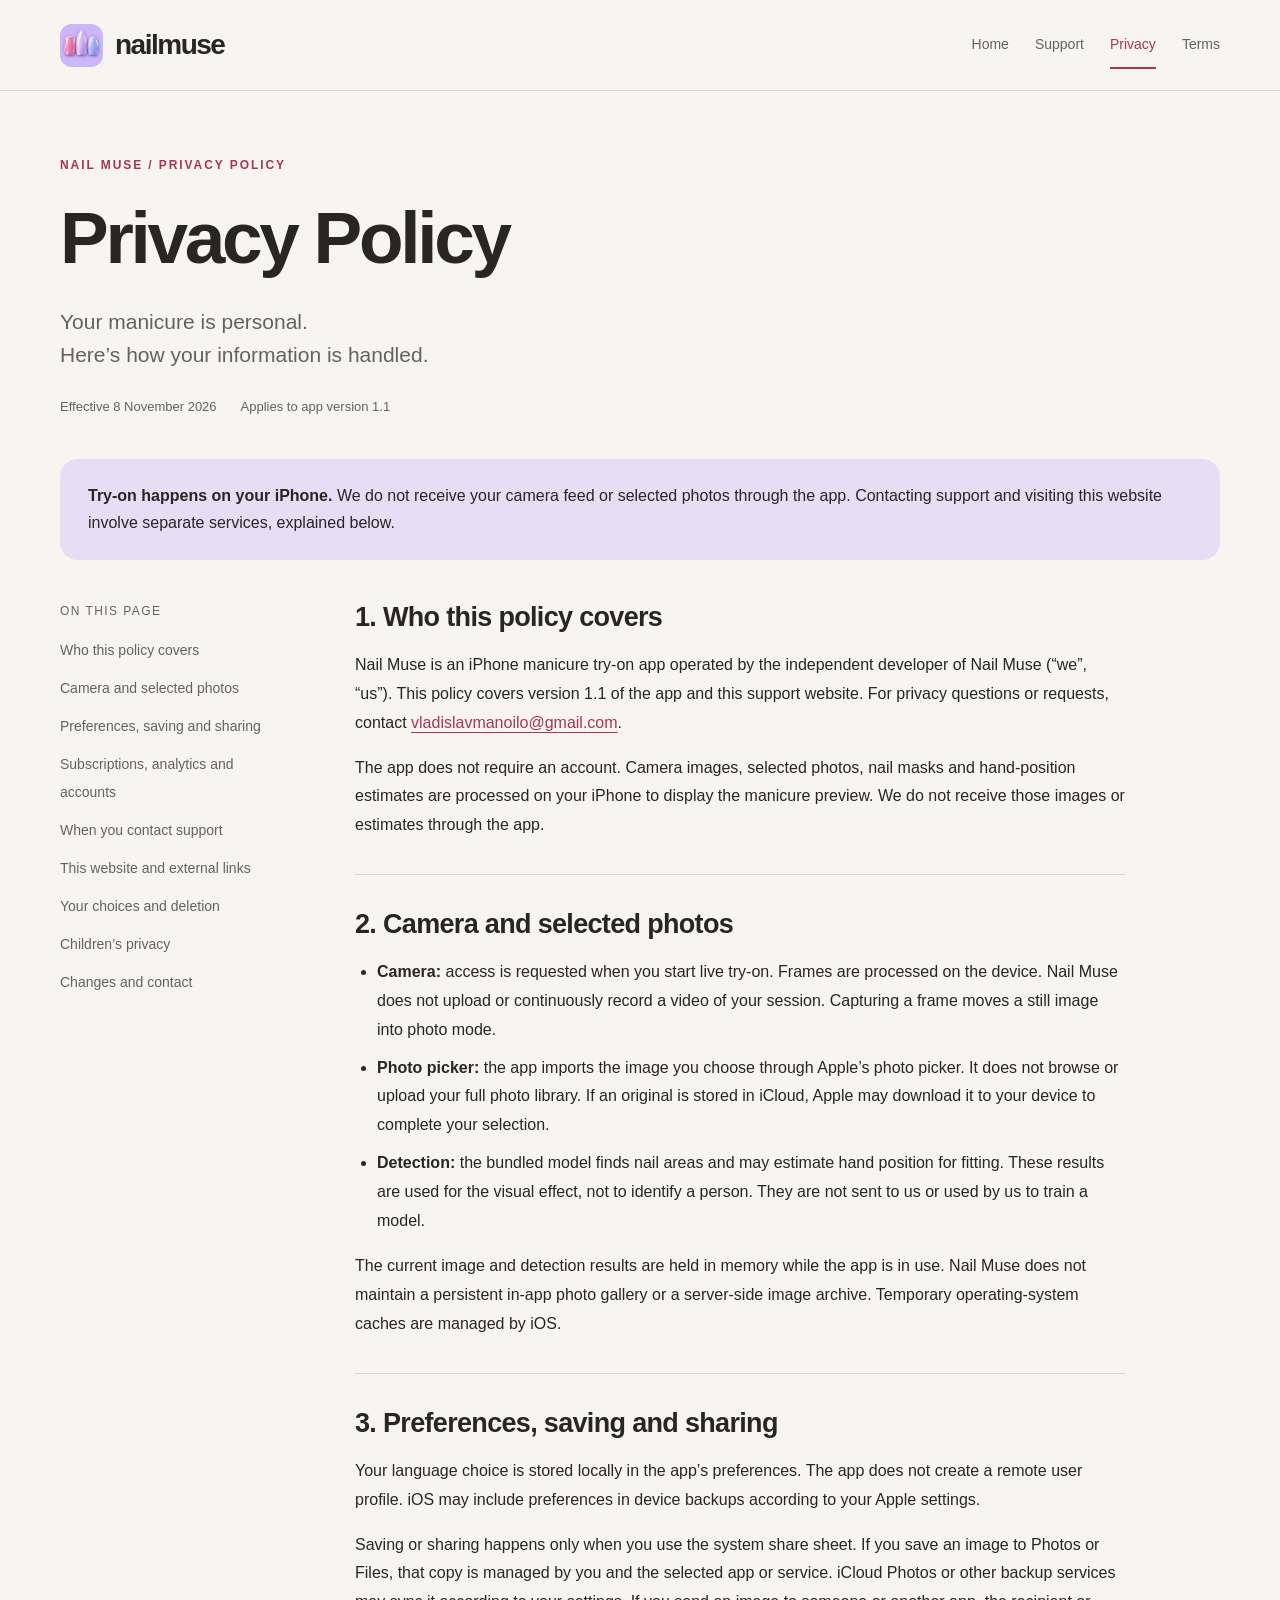
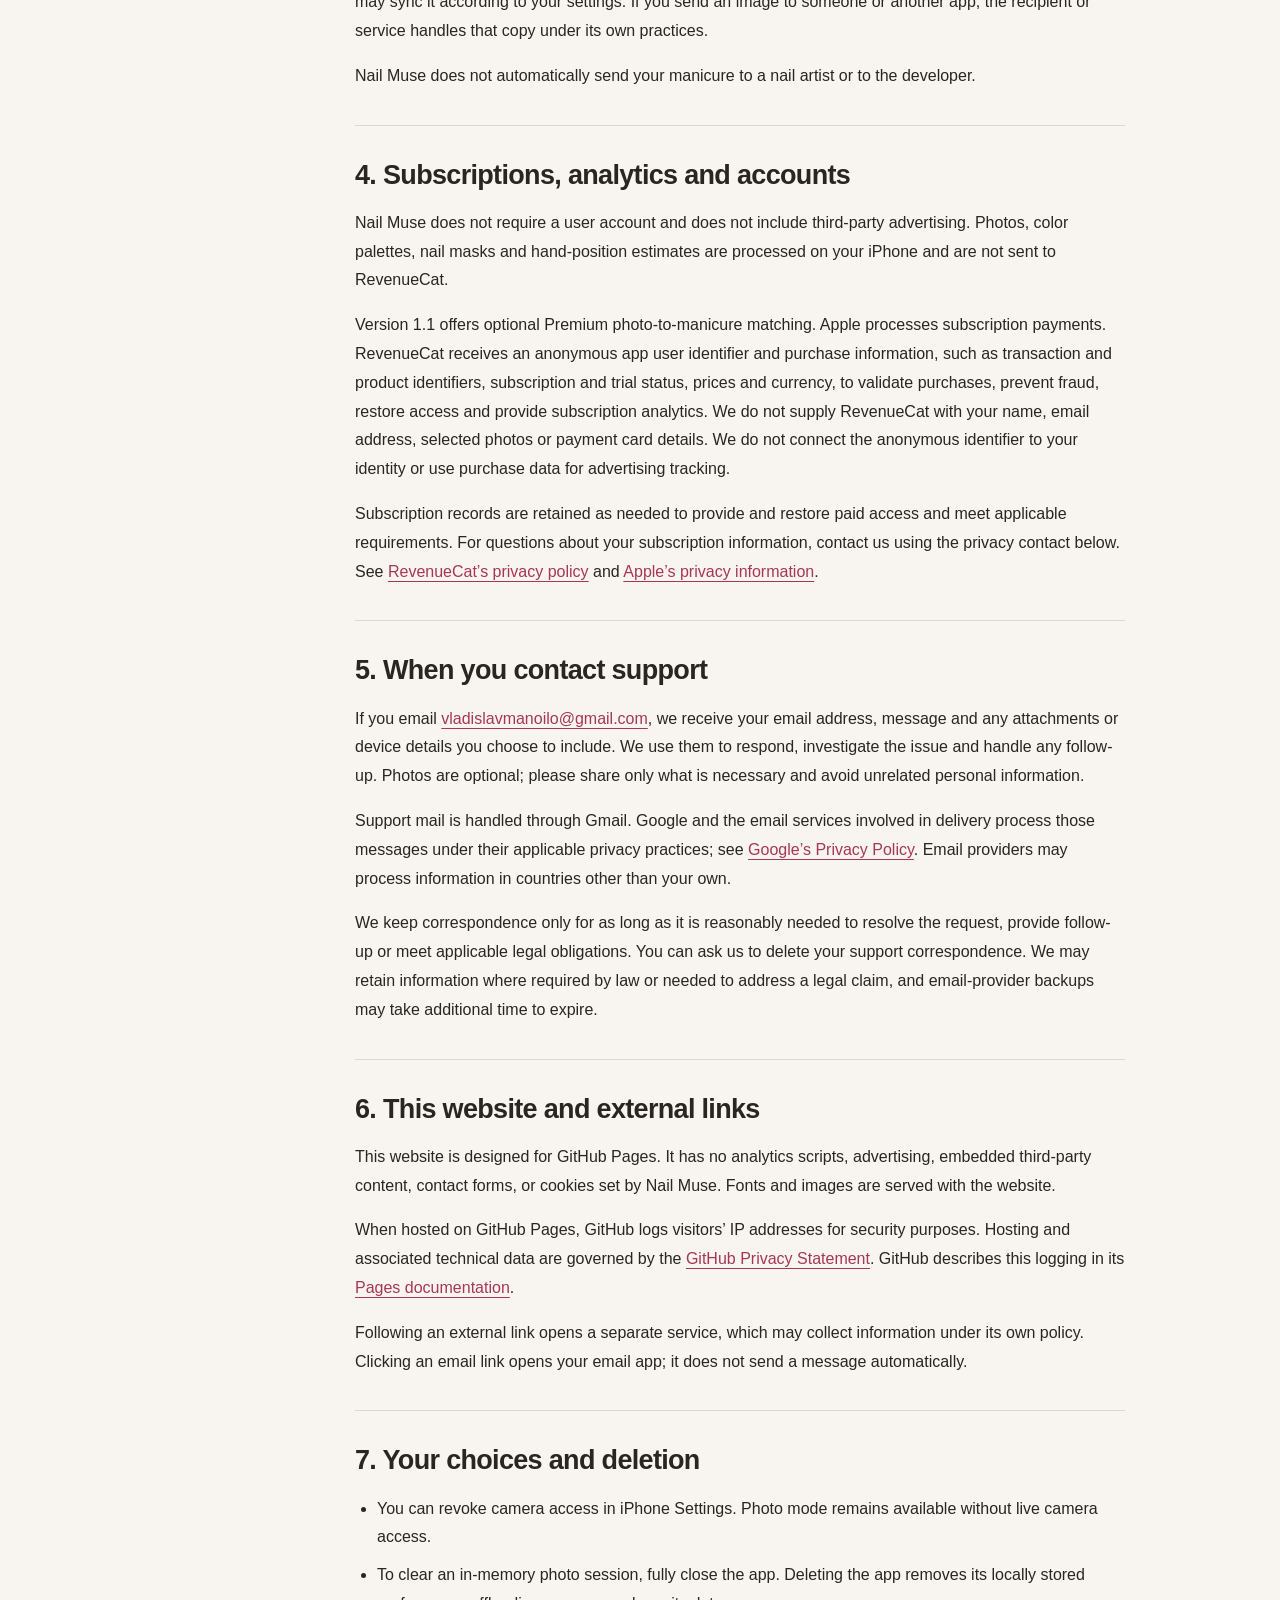
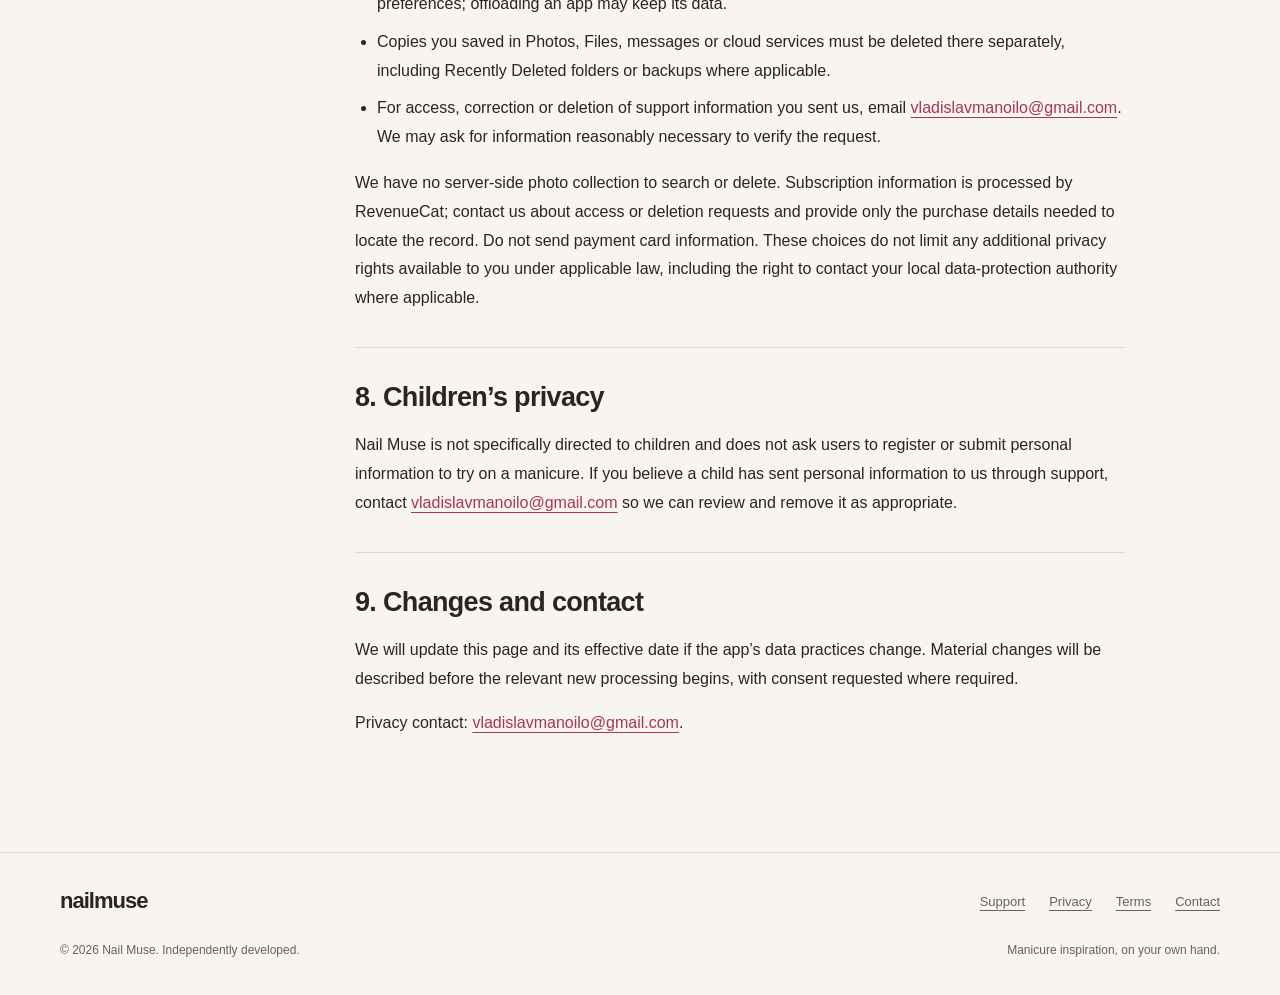
==== commit e593b877: "Publish Premium matching privacy and terms effective 8 November 2026" ====
--- a/privacy.html
+++ b/privacy.html
@@ -7,6 +7,6 @@
 <link rel="stylesheet" href="assets/styles.css"></head><body>
 <a class="skip" href="#main">Skip to content</a>
 <header class="site-header"><div class="shell header-inner"><a class="brand" href="index.html" aria-label="Nail Muse home"><img src="assets/app-icon.png" width="43" height="43" alt="">nailmuse</a><nav class="nav" aria-label="Main navigation"><a href="index.html">Home</a><a href="support.html">Support</a><a href="privacy.html" aria-current="page">Privacy</a><a href="terms.html">Terms</a></nav></div></header>
-<main id="main" class="shell"><header class="page-heading"><p class="eyebrow">Nail Muse / Privacy Policy</p><h1>Privacy Policy</h1><p class="lead">Your manicure is personal.<br>Here’s how your information is handled.</p><div class="meta"><span>Effective 6 November 2026</span><span>Applies to app version 1.1</span></div></header><div class="summary-strip"><strong>Try-on happens on your iPhone.</strong> We do not receive your camera feed or selected photos through the app. Contacting support and visiting this website involve separate services, explained below.</div><div class="document-layout"><aside class="contents" aria-label="On this page"><p>On this page</p><ol><li><a href="#about">Who this policy covers</a></li><li><a href="#camera-photos">Camera and selected photos</a></li><li><a href="#local-data">Preferences, saving and sharing</a></li><li><a href="#analytics">Subscriptions, analytics and accounts</a></li><li><a href="#support-data">When you contact support</a></li><li><a href="#website">This website and external links</a></li><li><a href="#choices">Your choices and deletion</a></li><li><a href="#children">Children’s privacy</a></li><li><a href="#changes">Changes and contact</a></li></ol></aside><article class="document"><section id="about"><h2>1. Who this policy covers</h2><p>Nail Muse is an iPhone manicure try-on app operated by the independent developer of Nail Muse (“we”, “us”). This policy covers version 1.1 of the app and this support website. For privacy questions or requests, contact <a class="" href="mailto:vladislavmanoilo@gmail.com?subject=Nail%20Muse%20privacy%20request">vladislavmanoilo@gmail.com</a>.</p><p>The app does not require an account. Camera images, selected photos, nail masks and hand-position estimates are processed on your iPhone to display the manicure preview. We do not receive those images or estimates through the app.</p></section><section id="camera-photos"><h2>2. Camera and selected photos</h2><ul><li><strong>Camera:</strong> access is requested when you start live try-on. Frames are processed on the device. Nail Muse does not upload or continuously record a video of your session. Capturing a frame moves a still image into photo mode.</li><li><strong>Photo picker:</strong> the app imports the image you choose through Apple’s photo picker. It does not browse or upload your full photo library. If an original is stored in iCloud, Apple may download it to your device to complete your selection.</li><li><strong>Detection:</strong> the bundled model finds nail areas and may estimate hand position for fitting. These results are used for the visual effect, not to identify a person. They are not sent to us or used by us to train a model.</li></ul><p>The current image and detection results are held in memory while the app is in use. Nail Muse does not maintain a persistent in-app photo gallery or a server-side image archive. Temporary operating-system caches are managed by iOS.</p></section><section id="local-data"><h2>3. Preferences, saving and sharing</h2><p>Your language choice is stored locally in the app’s preferences. The app does not create a remote user profile. iOS may include preferences in device backups according to your Apple settings.</p><p>Saving or sharing happens only when you use the system share sheet. If you save an image to Photos or Files, that copy is managed by you and the selected app or service. iCloud Photos or other backup services may sync it according to your settings. If you send an image to someone or another app, the recipient or service handles that copy under its own practices.</p><p>Nail Muse does not automatically send your manicure to a nail artist or to the developer.</p></section><section id="analytics"><h2>4. Subscriptions, analytics and accounts</h2><p>Nail Muse does not require a user account and does not include third-party advertising. Photos, color palettes, nail masks and hand-position estimates are processed on your iPhone and are not sent to RevenueCat.</p><p>Version 1.1 offers optional Premium photo-to-manicure matching. Apple processes subscription payments. RevenueCat receives an anonymous app user identifier and purchase information, such as transaction and product identifiers, subscription and trial status, prices and currency, to validate purchases, prevent fraud, restore access and provide subscription analytics. We do not supply RevenueCat with your name, email address, selected photos or payment card details. We do not connect the anonymous identifier to your identity or use purchase data for advertising tracking.</p><p>Subscription records are retained as needed to provide and restore paid access and meet applicable requirements. For questions about your subscription information, contact us using the privacy contact below. See <a href="https://www.revenuecat.com/privacy">RevenueCat’s privacy policy</a> and <a href="https://www.apple.com/legal/privacy/">Apple’s privacy information</a>.</p></section><section id="support-data"><h2>5. When you contact support</h2><p>If you email <a class="" href="mailto:vladislavmanoilo@gmail.com?subject=Nail%20Muse%20support">vladislavmanoilo@gmail.com</a>, we receive your email address, message and any attachments or device details you choose to include. We use them to respond, investigate the issue and handle any follow-up. Photos are optional; please share only what is necessary and avoid unrelated personal information.</p><p>Support mail is handled through Gmail. Google and the email services involved in delivery process those messages under their applicable privacy practices; see <a href="https://policies.google.com/privacy">Google’s Privacy Policy</a>. Email providers may process information in countries other than your own.</p><p>We keep correspondence only for as long as it is reasonably needed to resolve the request, provide follow-up or meet applicable legal obligations. You can ask us to delete your support correspondence. We may retain information where required by law or needed to address a legal claim, and email-provider backups may take additional time to expire.</p></section><section id="website"><h2>6. This website and external links</h2><p>This website is designed for GitHub Pages. It has no analytics scripts, advertising, embedded third-party content, contact forms, or cookies set by Nail Muse. Fonts and images are served with the website.</p><p>When hosted on GitHub Pages, GitHub logs visitors’ IP addresses for security purposes. Hosting and associated technical data are governed by the <a href="https://docs.github.com/en/site-policy/privacy-policies/github-general-privacy-statement">GitHub Privacy Statement</a>. GitHub describes this logging in its <a href="https://docs.github.com/en/pages/getting-started-with-github-pages/what-is-github-pages#data-collection">Pages documentation</a>.</p><p>Following an external link opens a separate service, which may collect information under its own policy. Clicking an email link opens your email app; it does not send a message automatically.</p></section><section id="choices"><h2>7. Your choices and deletion</h2><ul><li>You can revoke camera access in iPhone Settings. Photo mode remains available without live camera access.</li><li>To clear an in-memory photo session, fully close the app. Deleting the app removes its locally stored preferences; offloading an app may keep its data.</li><li>Copies you saved in Photos, Files, messages or cloud services must be deleted there separately, including Recently Deleted folders or backups where applicable.</li><li>For access, correction or deletion of support information you sent us, email <a class="" href="mailto:vladislavmanoilo@gmail.com?subject=Nail%20Muse%20privacy%20request">vladislavmanoilo@gmail.com</a>. We may ask for information reasonably necessary to verify the request.</li></ul><p>We have no server-side photo collection to search or delete. Subscription information is processed by RevenueCat; contact us about access or deletion requests and provide only the purchase details needed to locate the record. Do not send payment card information. These choices do not limit any additional privacy rights available to you under applicable law, including the right to contact your local data-protection authority where applicable.</p></section><section id="children"><h2>8. Children’s privacy</h2><p>Nail Muse is not specifically directed to children and does not ask users to register or submit personal information to try on a manicure. If you believe a child has sent personal information to us through support, contact <a class="" href="mailto:vladislavmanoilo@gmail.com?subject=Nail%20Muse%20privacy%20request">vladislavmanoilo@gmail.com</a> so we can review and remove it as appropriate.</p></section><section id="changes"><h2>9. Changes and contact</h2><p>We will update this page and its effective date if the app’s data practices change. Material changes will be described before the relevant new processing begins, with consent requested where required.</p><p>Privacy contact: <a class="" href="mailto:vladislavmanoilo@gmail.com?subject=Nail%20Muse%20privacy%20request">vladislavmanoilo@gmail.com</a>.</p></section></article></div></main>
+<main id="main" class="shell"><header class="page-heading"><p class="eyebrow">Nail Muse / Privacy Policy</p><h1>Privacy Policy</h1><p class="lead">Your manicure is personal.<br>Here’s how your information is handled.</p><div class="meta"><span>Effective 8 November 2026</span><span>Applies to app version 1.1</span></div></header><div class="summary-strip"><strong>Try-on happens on your iPhone.</strong> We do not receive your camera feed or selected photos through the app. Contacting support and visiting this website involve separate services, explained below.</div><div class="document-layout"><aside class="contents" aria-label="On this page"><p>On this page</p><ol><li><a href="#about">Who this policy covers</a></li><li><a href="#camera-photos">Camera and selected photos</a></li><li><a href="#local-data">Preferences, saving and sharing</a></li><li><a href="#analytics">Subscriptions, analytics and accounts</a></li><li><a href="#support-data">When you contact support</a></li><li><a href="#website">This website and external links</a></li><li><a href="#choices">Your choices and deletion</a></li><li><a href="#children">Children’s privacy</a></li><li><a href="#changes">Changes and contact</a></li></ol></aside><article class="document"><section id="about"><h2>1. Who this policy covers</h2><p>Nail Muse is an iPhone manicure try-on app operated by the independent developer of Nail Muse (“we”, “us”). This policy covers version 1.1 of the app and this support website. For privacy questions or requests, contact <a class="" href="mailto:vladislavmanoilo@gmail.com?subject=Nail%20Muse%20privacy%20request">vladislavmanoilo@gmail.com</a>.</p><p>The app does not require an account. Camera images, selected photos, nail masks and hand-position estimates are processed on your iPhone to display the manicure preview. We do not receive those images or estimates through the app.</p></section><section id="camera-photos"><h2>2. Camera and selected photos</h2><ul><li><strong>Camera:</strong> access is requested when you start live try-on. Frames are processed on the device. Nail Muse does not upload or continuously record a video of your session. Capturing a frame moves a still image into photo mode.</li><li><strong>Photo picker:</strong> the app imports the image you choose through Apple’s photo picker. It does not browse or upload your full photo library. If an original is stored in iCloud, Apple may download it to your device to complete your selection.</li><li><strong>Detection:</strong> the bundled model finds nail areas and may estimate hand position for fitting. These results are used for the visual effect, not to identify a person. They are not sent to us or used by us to train a model.</li></ul><p>The current image and detection results are held in memory while the app is in use. Nail Muse does not maintain a persistent in-app photo gallery or a server-side image archive. Temporary operating-system caches are managed by iOS.</p></section><section id="local-data"><h2>3. Preferences, saving and sharing</h2><p>Your language choice is stored locally in the app’s preferences. The app does not create a remote user profile. iOS may include preferences in device backups according to your Apple settings.</p><p>Saving or sharing happens only when you use the system share sheet. If you save an image to Photos or Files, that copy is managed by you and the selected app or service. iCloud Photos or other backup services may sync it according to your settings. If you send an image to someone or another app, the recipient or service handles that copy under its own practices.</p><p>Nail Muse does not automatically send your manicure to a nail artist or to the developer.</p></section><section id="analytics"><h2>4. Subscriptions, analytics and accounts</h2><p>Nail Muse does not require a user account and does not include third-party advertising. Photos, color palettes, nail masks and hand-position estimates are processed on your iPhone and are not sent to RevenueCat.</p><p>Version 1.1 offers optional Premium photo-to-manicure matching. Apple processes subscription payments. RevenueCat receives an anonymous app user identifier and purchase information, such as transaction and product identifiers, subscription and trial status, prices and currency, to validate purchases, prevent fraud, restore access and provide subscription analytics. We do not supply RevenueCat with your name, email address, selected photos or payment card details. We do not connect the anonymous identifier to your identity or use purchase data for advertising tracking.</p><p>Subscription records are retained as needed to provide and restore paid access and meet applicable requirements. For questions about your subscription information, contact us using the privacy contact below. See <a href="https://www.revenuecat.com/privacy">RevenueCat’s privacy policy</a> and <a href="https://www.apple.com/legal/privacy/">Apple’s privacy information</a>.</p></section><section id="support-data"><h2>5. When you contact support</h2><p>If you email <a class="" href="mailto:vladislavmanoilo@gmail.com?subject=Nail%20Muse%20support">vladislavmanoilo@gmail.com</a>, we receive your email address, message and any attachments or device details you choose to include. We use them to respond, investigate the issue and handle any follow-up. Photos are optional; please share only what is necessary and avoid unrelated personal information.</p><p>Support mail is handled through Gmail. Google and the email services involved in delivery process those messages under their applicable privacy practices; see <a href="https://policies.google.com/privacy">Google’s Privacy Policy</a>. Email providers may process information in countries other than your own.</p><p>We keep correspondence only for as long as it is reasonably needed to resolve the request, provide follow-up or meet applicable legal obligations. You can ask us to delete your support correspondence. We may retain information where required by law or needed to address a legal claim, and email-provider backups may take additional time to expire.</p></section><section id="website"><h2>6. This website and external links</h2><p>This website is designed for GitHub Pages. It has no analytics scripts, advertising, embedded third-party content, contact forms, or cookies set by Nail Muse. Fonts and images are served with the website.</p><p>When hosted on GitHub Pages, GitHub logs visitors’ IP addresses for security purposes. Hosting and associated technical data are governed by the <a href="https://docs.github.com/en/site-policy/privacy-policies/github-general-privacy-statement">GitHub Privacy Statement</a>. GitHub describes this logging in its <a href="https://docs.github.com/en/pages/getting-started-with-github-pages/what-is-github-pages#data-collection">Pages documentation</a>.</p><p>Following an external link opens a separate service, which may collect information under its own policy. Clicking an email link opens your email app; it does not send a message automatically.</p></section><section id="choices"><h2>7. Your choices and deletion</h2><ul><li>You can revoke camera access in iPhone Settings. Photo mode remains available without live camera access.</li><li>To clear an in-memory photo session, fully close the app. Deleting the app removes its locally stored preferences; offloading an app may keep its data.</li><li>Copies you saved in Photos, Files, messages or cloud services must be deleted there separately, including Recently Deleted folders or backups where applicable.</li><li>For access, correction or deletion of support information you sent us, email <a class="" href="mailto:vladislavmanoilo@gmail.com?subject=Nail%20Muse%20privacy%20request">vladislavmanoilo@gmail.com</a>. We may ask for information reasonably necessary to verify the request.</li></ul><p>We have no server-side photo collection to search or delete. Subscription information is processed by RevenueCat; contact us about access or deletion requests and provide only the purchase details needed to locate the record. Do not send payment card information. These choices do not limit any additional privacy rights available to you under applicable law, including the right to contact your local data-protection authority where applicable.</p></section><section id="children"><h2>8. Children’s privacy</h2><p>Nail Muse is not specifically directed to children and does not ask users to register or submit personal information to try on a manicure. If you believe a child has sent personal information to us through support, contact <a class="" href="mailto:vladislavmanoilo@gmail.com?subject=Nail%20Muse%20privacy%20request">vladislavmanoilo@gmail.com</a> so we can review and remove it as appropriate.</p></section><section id="changes"><h2>9. Changes and contact</h2><p>We will update this page and its effective date if the app’s data practices change. Material changes will be described before the relevant new processing begins, with consent requested where required.</p><p>Privacy contact: <a class="" href="mailto:vladislavmanoilo@gmail.com?subject=Nail%20Muse%20privacy%20request">vladislavmanoilo@gmail.com</a>.</p></section></article></div></main>
 <footer class="site-footer"><div class="shell"><div class="footer-top"><span class="footer-brand">nailmuse</span><nav class="footer-links" aria-label="Footer"><a href="support.html">Support</a><a href="privacy.html">Privacy</a><a href="terms.html">Terms</a><a class="" href="mailto:vladislavmanoilo@gmail.com?subject=Nail%20Muse%20support">Contact</a></nav></div><div class="footer-bottom"><span>© 2026 Nail Muse. Independently developed.</span><span>Manicure inspiration, on your own hand.</span></div></div></footer>
 </body></html>
